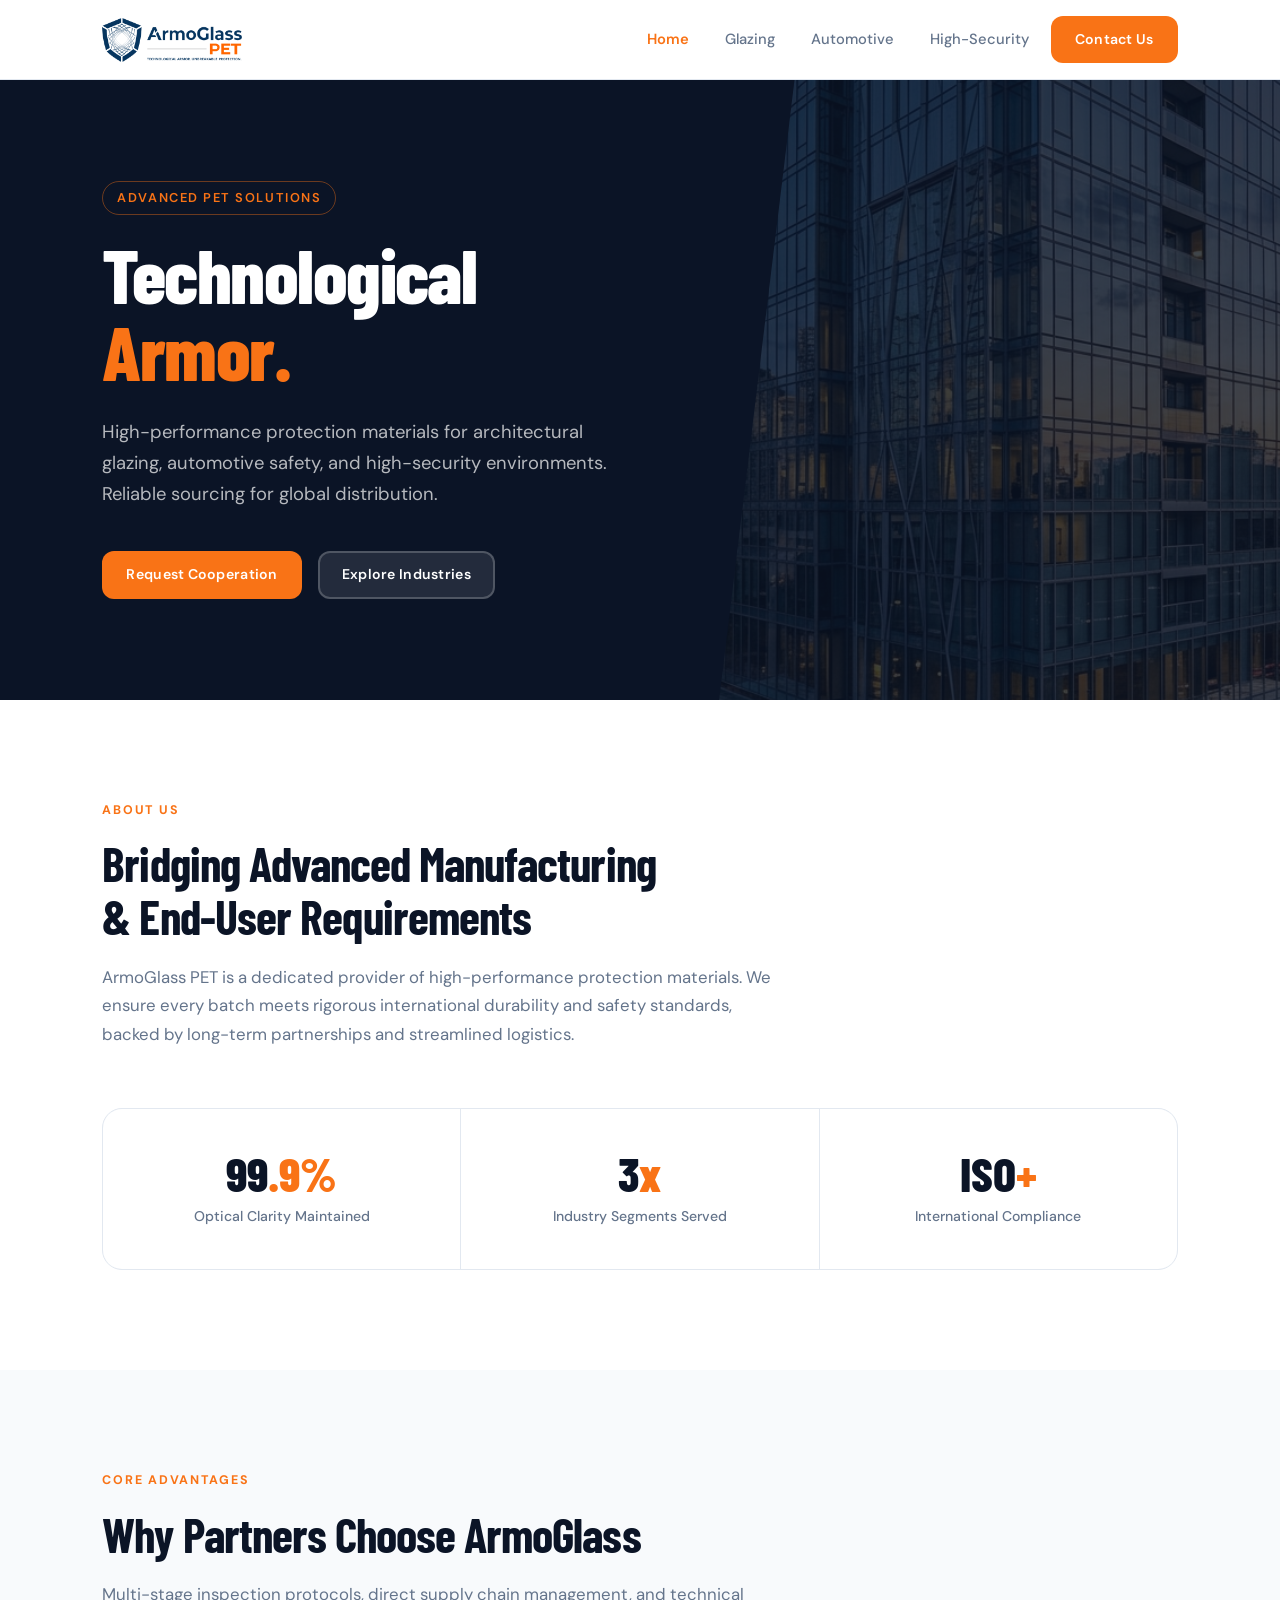
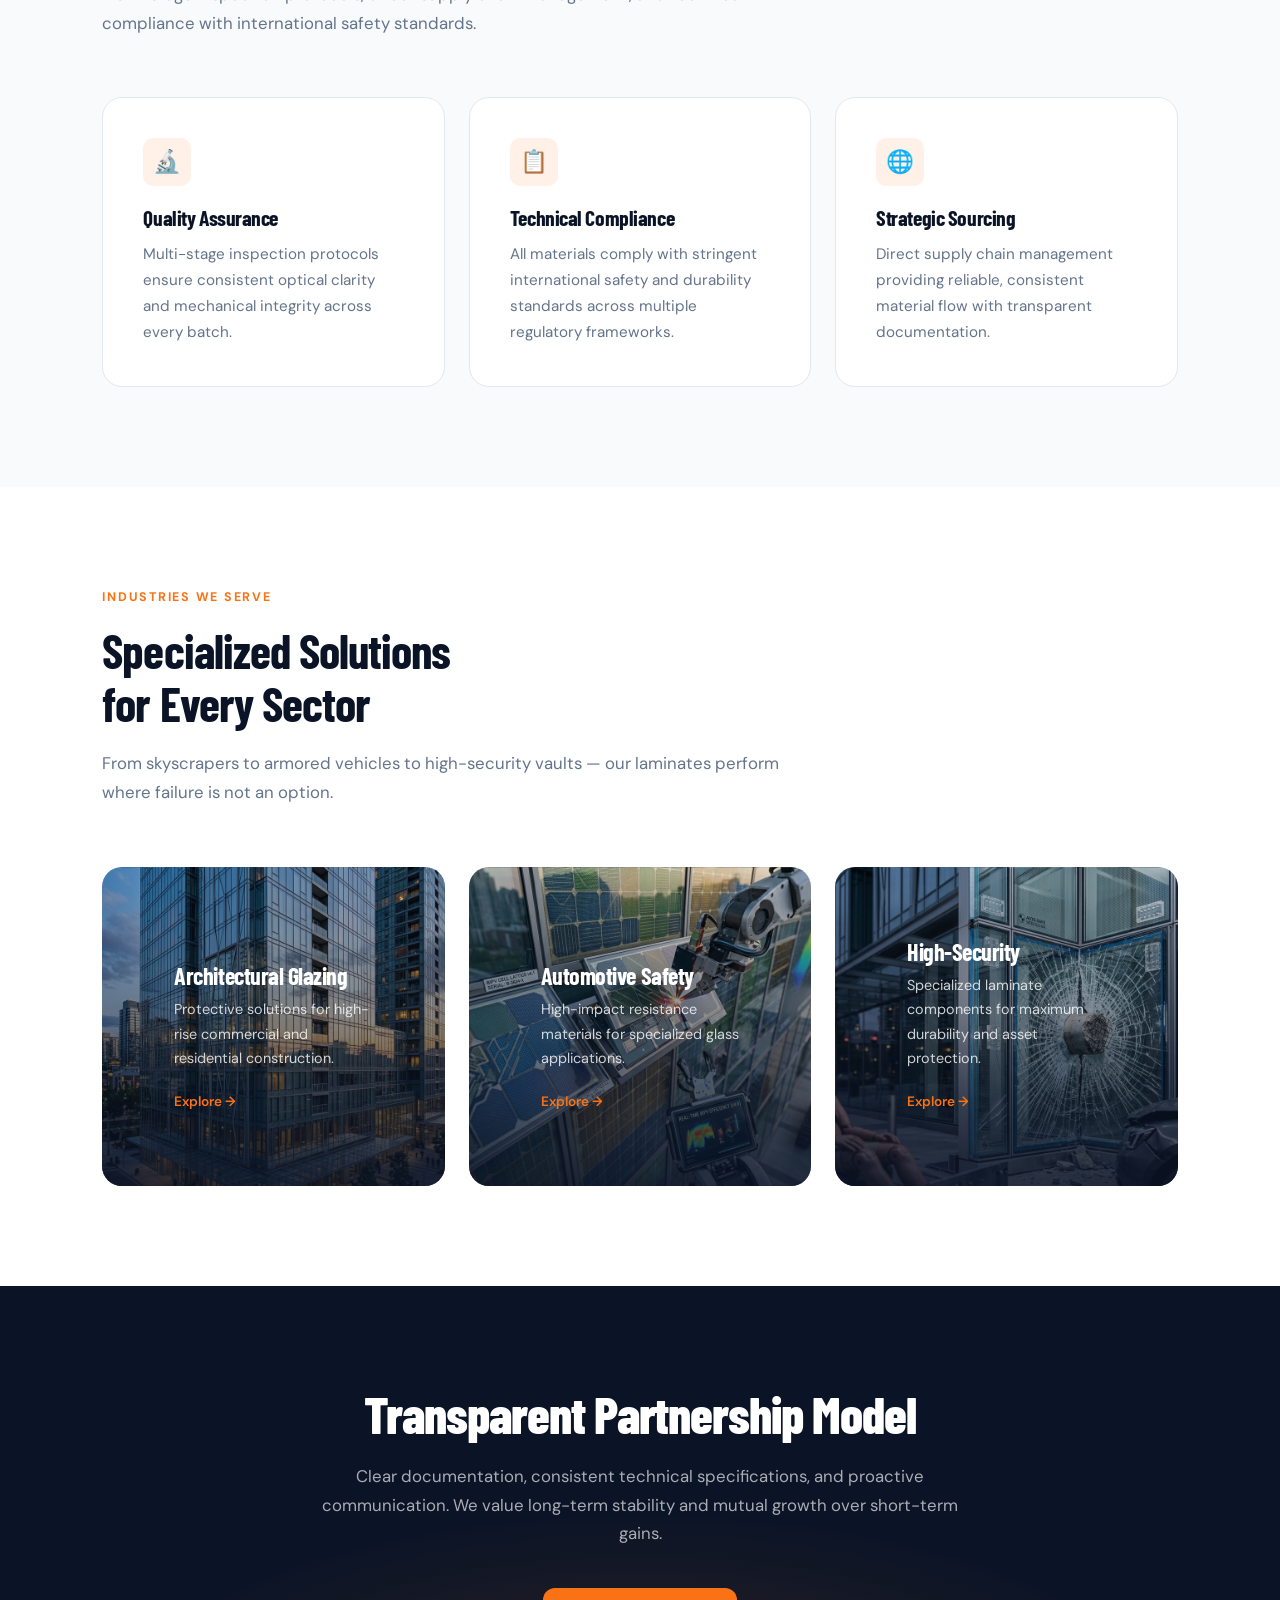
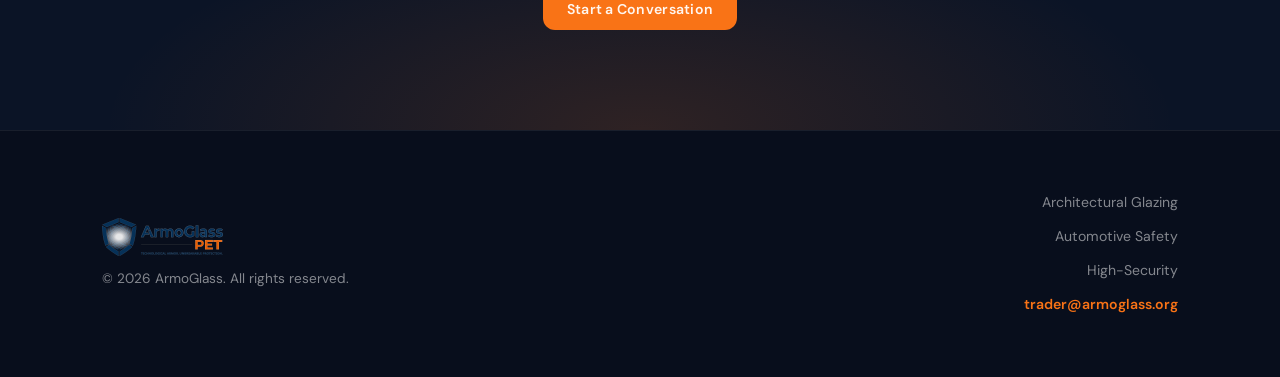
==== index.html @ 668ef2e0 "Add files via upload" ====
<!DOCTYPE html>
<html lang="en">
<head>
    <meta charset="UTF-8">
    <meta name="viewport" content="width=device-width, initial-scale=1.0">
    <title>ArmoGlass PET | Technological Armor & Protection Solutions</title>
    <link rel="stylesheet" href="style.css">
</head>
<body>
 
<header>
    <img src="logo.png" alt="ArmoGlass PET" class="logo">
    <nav>
        <a href="index.html" class="active">Home</a>
        <a href="glazing.html">Glazing</a>
        <a href="automotive.html">Automotive</a>
        <a href="security.html">High-Security</a>
        <a href="mailto:trader@armoglass.org" class="btn btn-accent">Contact Us</a>
    </nav>
</header>
 
<section class="home-hero">
    <div class="home-hero-content">
        <span class="hero-eyebrow">Advanced PET Solutions</span>
        <h1>Technological<span>Armor.</span></h1>
        <p>High-performance protection materials for architectural glazing, automotive safety, and high-security environments. Reliable sourcing for global distribution.</p>
        <div class="hero-cta-group">
            <a href="mailto:trader@armoglass.org" class="btn btn-accent">Request Cooperation</a>
            <a href="#industries" class="btn" style="background: rgba(255,255,255,0.1); border-color: rgba(255,255,255,0.2);">Explore Industries</a>
        </div>
    </div>
</section>
 
<section class="section">
    <span class="section-label">About Us</span>
    <h2>Bridging Advanced Manufacturing<br>& End-User Requirements</h2>
    <p class="section-lead">ArmoGlass PET is a dedicated provider of high-performance protection materials. We ensure every batch meets rigorous international durability and safety standards, backed by long-term partnerships and streamlined logistics.</p>
 
    <div class="stat-strip">
        <div class="stat-item">
            <div class="stat-number">99<span>.9%</span></div>
            <div class="stat-label">Optical Clarity Maintained</div>
        </div>
        <div class="stat-item">
            <div class="stat-number">3<span>x</span></div>
            <div class="stat-label">Industry Segments Served</div>
        </div>
        <div class="stat-item">
            <div class="stat-number">ISO<span>+</span></div>
            <div class="stat-label">International Compliance</div>
        </div>
    </div>
</section>
 
<section class="section section-alt">
    <span class="section-label">Core Advantages</span>
    <h2>Why Partners Choose ArmoGlass</h2>
    <p>Multi-stage inspection protocols, direct supply chain management, and technical compliance with international safety standards.</p>
    <div class="grid-3">
        <div class="card">
            <div class="card-icon">🔬</div>
            <h3>Quality Assurance</h3>
            <p>Multi-stage inspection protocols ensure consistent optical clarity and mechanical integrity across every batch.</p>
        </div>
        <div class="card">
            <div class="card-icon">📋</div>
            <h3>Technical Compliance</h3>
            <p>All materials comply with stringent international safety and durability standards across multiple regulatory frameworks.</p>
        </div>
        <div class="card">
            <div class="card-icon">🌐</div>
            <h3>Strategic Sourcing</h3>
            <p>Direct supply chain management providing reliable, consistent material flow with transparent documentation.</p>
        </div>
    </div>
</section>
 
<section id="industries" class="section">
    <span class="section-label">Industries We Serve</span>
    <h2>Specialized Solutions<br>for Every Sector</h2>
    <p>From skyscrapers to armored vehicles to high-security vaults — our laminates perform where failure is not an option.</p>
    <div class="grid-3">
        <a href="glazing.html" class="card card-industry">
            <div class="card-industry-bg" style="background-image: url('architectural-glass.jpg');"></div>
            <div class="card-industry-content">
                <h3>Architectural Glazing</h3>
                <p>Protective solutions for high-rise commercial and residential construction.</p>
                <span class="card-industry-arrow">Explore →</span>
            </div>
        </a>
        <a href="automotive.html" class="card card-industry">
            <div class="card-industry-bg" style="background-image: url('techno-glass.jpg');"></div>
            <div class="card-industry-content">
                <h3>Automotive Safety</h3>
                <p>High-impact resistance materials for specialized glass applications.</p>
                <span class="card-industry-arrow">Explore →</span>
            </div>
        </a>
        <a href="security.html" class="card card-industry">
            <div class="card-industry-bg" style="background-image: url('broke-glass.jpg');"></div>
            <div class="card-industry-content">
                <h3>High-Security</h3>
                <p>Specialized laminate components for maximum durability and asset protection.</p>
                <span class="card-industry-arrow">Explore →</span>
            </div>
        </a>
    </div>
</section>
 
<section class="cta-section">
    <h2>Transparent Partnership Model</h2>
    <p>Clear documentation, consistent technical specifications, and proactive communication. We value long-term stability and mutual growth over short-term gains.</p>
    <button class="btn btn-accent" onclick="openModal()">Start a Conversation</button>
</section>
 
<!-- Contact Modal -->
<div id="contactModal" class="modal-overlay" onclick="closeModalOutside(event)">
    <div class="modal">
        <button class="modal-close" onclick="closeModal()">✕</button>
        <div class="modal-header">
            <span class="hero-eyebrow" style="margin-bottom: 12px;">Get in Touch</span>
            <h2 style="font-size: 2rem; color: var(--dark-blue);">Start a Conversation</h2>
            <p style="color: var(--text-muted); margin-top: 8px;">Fill in your details and our trade department will respond within 24 hours.</p>
        </div>
        <form class="modal-form" onsubmit="submitForm(event)">
            <div class="form-row">
                <div class="form-group">
                    <label>Full Name</label>
                    <input type="text" placeholder="John Smith" required>
                </div>
                <div class="form-group">
                    <label>Company</label>
                    <input type="text" placeholder="Your Company Ltd.">
                </div>
            </div>
            <div class="form-group">
                <label>Email Address</label>
                <input type="email" placeholder="john@company.com" required>
            </div>
            <div class="form-group">
                <label>Industry</label>
                <select>
                    <option value="" disabled selected>Select your sector</option>
                    <option>Architectural Glazing</option>
                    <option>Automotive Safety</option>
                    <option>High-Security Environments</option>
                    <option>Other</option>
                </select>
            </div>
            <div class="form-group">
                <label>Message</label>
                <textarea placeholder="Describe your requirements or request a technical consultation..." rows="4"></textarea>
            </div>
            <button type="submit" class="btn btn-accent" style="width: 100%; justify-content: center; padding: 14px;">
                Send Message →
            </button>
        </form>
        <div class="modal-success" id="modalSuccess">
            <div class="success-icon">✓</div>
            <h3>Message Sent</h3>
            <p>Thank you. Our trade department will contact you within 24 hours.</p>
            <a href="mailto:trader@armoglass.org" style="color: var(--accent); font-size: 0.9rem;">Or write directly: trader@armoglass.org</a>
        </div>
    </div>
</div>
 
<style>
.modal-overlay {
    position: fixed;
    inset: 0;
    background: rgba(8,14,28,0.75);
    backdrop-filter: blur(6px);
    z-index: 1000;
    display: flex;
    align-items: center;
    justify-content: center;
    padding: 20px;
    opacity: 0;
    pointer-events: none;
    transition: opacity 0.3s ease;
}
.modal-overlay.open {
    opacity: 1;
    pointer-events: all;
}
.modal {
    background: #fff;
    border-radius: 20px;
    padding: 48px;
    max-width: 600px;
    width: 100%;
    position: relative;
    transform: translateY(24px) scale(0.97);
    transition: transform 0.35s cubic-bezier(0.34,1.56,0.64,1);
    max-height: 90vh;
    overflow-y: auto;
}
.modal-overlay.open .modal {
    transform: translateY(0) scale(1);
}
.modal-close {
    position: absolute;
    top: 20px; right: 20px;
    background: var(--bg-subtle);
    border: none;
    width: 36px; height: 36px;
    border-radius: 50%;
    font-size: 0.9rem;
    cursor: pointer;
    color: var(--text-muted);
    transition: background 0.2s, color 0.2s;
}
.modal-close:hover { background: var(--border); color: var(--text); }
.modal-header { margin-bottom: 32px; }
.modal-form { display: flex; flex-direction: column; gap: 20px; }
.form-row { display: grid; grid-template-columns: 1fr 1fr; gap: 16px; }
.form-group { display: flex; flex-direction: column; gap: 6px; }
.form-group label {
    font-size: 0.82rem;
    font-weight: 600;
    letter-spacing: 0.05em;
    text-transform: uppercase;
    color: var(--text-muted);
}
.form-group input,
.form-group select,
.form-group textarea {
    padding: 12px 16px;
    border: 1.5px solid var(--border);
    border-radius: 10px;
    font-family: var(--font-body);
    font-size: 0.95rem;
    color: var(--text);
    background: var(--bg);
    outline: none;
    transition: border-color 0.2s;
    resize: none;
}
.form-group input:focus,
.form-group select:focus,
.form-group textarea:focus {
    border-color: var(--accent);
}
.modal-success {
    display: none;
    flex-direction: column;
    align-items: center;
    text-align: center;
    padding: 40px 0 20px;
    gap: 12px;
}
.modal-success.visible { display: flex; }
.success-icon {
    width: 60px; height: 60px;
    background: #dcfce7;
    color: #16a34a;
    border-radius: 50%;
    display: flex; align-items: center; justify-content: center;
    font-size: 1.6rem;
    font-weight: 700;
    margin-bottom: 8px;
}
.modal-success h3 { font-size: 1.6rem; color: var(--dark-blue); }
.modal-success p { color: var(--text-muted); }
@media (max-width: 600px) {
    .modal { padding: 28px 20px; }
    .form-row { grid-template-columns: 1fr; }
}
</style>
 
<script>
function openModal() {
    document.getElementById('contactModal').classList.add('open');
    document.body.style.overflow = 'hidden';
}
function closeModal() {
    document.getElementById('contactModal').classList.remove('open');
    document.body.style.overflow = '';
}
function closeModalOutside(e) {
    if (e.target === document.getElementById('contactModal')) closeModal();
}
function submitForm(e) {
    e.preventDefault();
    const form = e.target;
    const data = new FormData(form);
    // Build mailto with form data
    const name = form.querySelector('input[type=text]').value;
    const email = form.querySelector('input[type=email]').value;
    const msg = form.querySelector('textarea').value;
    window.location.href = `mailto:trader@armoglass.org?subject=Partnership Inquiry from ${encodeURIComponent(name)}&body=${encodeURIComponent(msg + '\n\nFrom: ' + name + '\nEmail: ' + email)}`;
    form.style.display = 'none';
    document.getElementById('modalSuccess').classList.add('visible');
}
document.addEventListener('keydown', e => { if (e.key === 'Escape') closeModal(); });
</script>
 
<footer>
    <div class="footer-brand">
        <img src="logo.png" alt="ArmoGlass PET">
        <p>&copy; 2026 ArmoGlass. All rights reserved.</p>
    </div>
    <div class="footer-links">
        <a href="glazing.html">Architectural Glazing</a>
        <a href="automotive.html">Automotive Safety</a>
        <a href="security.html">High-Security</a>
        <a href="mailto:trader@armoglass.org" class="footer-email">trader@armoglass.org</a>
    </div>
</footer>
 
</body>
</html>
---- style.css ----
/* ============================================
   ArmoGlass PET — Unified Design System
   ============================================ */

@import url('https://fonts.googleapis.com/css2?family=Barlow+Condensed:wght@400;600;700;800&family=DM+Sans:wght@300;400;500;600&display=swap');

/* ── CSS Variables ── */
:root {
    --dark-blue:    #0b1426;
    --mid-blue:     #1a2d4f;
    --accent:       #f97316;
    --accent-dim:   #c45d0e;
    --text:         #1e293b;
    --text-muted:   #64748b;
    --bg:           #ffffff;
    --bg-subtle:    #f8fafc;
    --border:       #e2e8f0;
    --font-display: 'Barlow Condensed', sans-serif;
    --font-body:    'DM Sans', sans-serif;
    --radius:       12px;
    --radius-lg:    20px;
    --shadow:       0 4px 20px rgba(0,0,0,0.08);
    --shadow-lg:    0 20px 40px rgba(0,0,0,0.14);
    --transition:   0.3s cubic-bezier(0.4, 0, 0.2, 1);
}

/* ── Reset & Base ── */
*, *::before, *::after { box-sizing: border-box; margin: 0; padding: 0; }

html { scroll-behavior: smooth; }

body {
    font-family: var(--font-body);
    color: var(--text);
    line-height: 1.7;
    background: var(--bg);
    -webkit-font-smoothing: antialiased;
}

h1, h2, h3, h4 {
    font-family: var(--font-display);
    letter-spacing: -0.02em;
    line-height: 1.1;
}

a { color: inherit; text-decoration: none; }
img { max-width: 100%; display: block; }

/* ── Header ── */
header {
    padding: 0 8%;
    height: 80px;
    display: flex;
    justify-content: space-between;
    align-items: center;
    position: sticky;
    top: 0;
    z-index: 100;
    background: rgba(255,255,255,0.95);
    backdrop-filter: blur(12px);
    border-bottom: 1px solid var(--border);
}

.logo { height: 44px; }

nav {
    display: flex;
    align-items: center;
    gap: 8px;
}

nav a {
    font-family: var(--font-body);
    font-weight: 500;
    font-size: 0.92rem;
    color: var(--text-muted);
    padding: 8px 14px;
    border-radius: var(--radius);
    transition: color var(--transition), background var(--transition);
}

nav a:hover {
    color: var(--text);
    background: var(--bg-subtle);
}

nav a.active {
    color: var(--accent);
    font-weight: 600;
}

.btn {
    display: inline-flex;
    align-items: center;
    gap: 8px;
    padding: 10px 22px;
    background: var(--dark-blue);
    color: #fff !important;
    font-family: var(--font-body);
    font-weight: 600;
    font-size: 0.88rem;
    border-radius: var(--radius);
    border: 2px solid transparent;
    transition: background var(--transition), transform var(--transition), box-shadow var(--transition);
    cursor: pointer;
    text-decoration: none;
    letter-spacing: 0.02em;
}

.btn:hover {
    background: var(--mid-blue);
    transform: translateY(-1px);
    box-shadow: 0 8px 20px rgba(11,20,38,0.25);
}

.btn-accent {
    background: var(--accent);
}
.btn-accent:hover {
    background: var(--accent-dim);
}

/* ── Hero (dark, full-bleed) ── */
.page-hero {
    position: relative;
    padding: 130px 8% 100px;
    overflow: hidden;
    color: #fff;
    min-height: 500px;
    display: flex;
    flex-direction: column;
    justify-content: flex-end;
}

.page-hero::before {
    content: '';
    position: absolute;
    inset: 0;
    background: linear-gradient(135deg, rgba(11,20,38,0.97) 0%, rgba(26,45,79,0.88) 60%, rgba(249,115,22,0.15) 100%);
    z-index: 1;
}

.page-hero-bg {
    position: absolute;
    inset: 0;
    background-size: cover;
    background-position: center;
    z-index: 0;
    filter: saturate(1.2);
}

.page-hero-content {
    position: relative;
    z-index: 2;
    max-width: 760px;
}

.hero-eyebrow {
    display: inline-block;
    font-family: var(--font-body);
    font-size: 0.8rem;
    font-weight: 600;
    letter-spacing: 0.12em;
    text-transform: uppercase;
    color: var(--accent);
    margin-bottom: 20px;
    border: 1px solid rgba(249,115,22,0.4);
    padding: 5px 14px;
    border-radius: 100px;
}

.page-hero h1 {
    font-size: clamp(3rem, 6vw, 5.5rem);
    font-weight: 800;
    color: #fff;
    margin-bottom: 24px;
    line-height: 1;
}

.page-hero p {
    font-size: 1.15rem;
    color: rgba(255,255,255,0.75);
    max-width: 580px;
    line-height: 1.7;
}

/* ── Home Hero ── */
.home-hero {
    padding: 100px 8%;
    background: var(--dark-blue);
    position: relative;
    overflow: hidden;
    min-height: 620px;
    display: flex;
    align-items: center;
}

.home-hero::after {
    content: '';
    position: absolute;
    right: -10%;
    top: -20%;
    width: 55%;
    height: 140%;
    background: url('architectural-glass.jpg') center/cover;
    clip-path: polygon(15% 0%, 100% 0%, 100% 100%, 0% 100%);
    opacity: 0.22;
}

.home-hero-content {
    position: relative;
    z-index: 2;
    max-width: 640px;
    color: #fff;
}

.home-hero h1 {
    font-size: clamp(3.2rem, 6vw, 5.8rem);
    font-weight: 800;
    color: #fff;
    margin-bottom: 28px;
    line-height: 1;
}

.home-hero h1 span {
    color: var(--accent);
    display: block;
}

.home-hero p {
    font-size: 1.15rem;
    color: rgba(255,255,255,0.7);
    margin-bottom: 40px;
    max-width: 520px;
}

.hero-cta-group {
    display: flex;
    gap: 16px;
    flex-wrap: wrap;
}

/* ── Sections ── */
.section {
    padding: 100px 8%;
}

.section-alt {
    background: var(--bg-subtle);
}

.section-dark {
    background: var(--dark-blue);
    color: #fff;
}

.section-label {
    font-family: var(--font-body);
    font-size: 0.78rem;
    font-weight: 700;
    letter-spacing: 0.14em;
    text-transform: uppercase;
    color: var(--accent);
    margin-bottom: 16px;
    display: block;
}

.section h2 {
    font-size: clamp(2rem, 4vw, 3rem);
    font-weight: 700;
    color: var(--dark-blue);
    margin-bottom: 20px;
}

.section-dark h2 { color: #fff; }

.section > p, .section-lead {
    font-size: 1.05rem;
    color: var(--text-muted);
    max-width: 680px;
    margin-bottom: 60px;
}

/* ── Grid Layouts ── */
.grid-3 {
    display: grid;
    grid-template-columns: repeat(3, 1fr);
    gap: 24px;
}

.grid-2 {
    display: grid;
    grid-template-columns: 1fr 1fr;
    gap: 40px;
}

/* ── Cards ── */
.card {
    padding: 40px;
    border: 1px solid var(--border);
    border-radius: var(--radius-lg);
    background: var(--bg);
    transition: transform var(--transition), box-shadow var(--transition), border-color var(--transition);
}

.card:hover {
    transform: translateY(-6px);
    box-shadow: var(--shadow-lg);
    border-color: var(--accent);
}

.card-icon {
    width: 48px;
    height: 48px;
    background: rgba(249,115,22,0.1);
    border-radius: 10px;
    display: flex;
    align-items: center;
    justify-content: center;
    margin-bottom: 20px;
    font-size: 1.4rem;
}

.card h3 {
    font-size: 1.35rem;
    font-weight: 700;
    margin-bottom: 12px;
    color: var(--dark-blue);
}

.card h4 {
    font-size: 1.15rem;
    font-weight: 700;
    margin-bottom: 10px;
    color: var(--dark-blue);
}

.card p {
    font-size: 0.95rem;
    color: var(--text-muted);
    line-height: 1.7;
}

/* Image cards for industry grid */
.card-industry {
    position: relative;
    min-height: 280px;
    border-radius: var(--radius-lg);
    overflow: hidden;
    display: flex;
    flex-direction: column;
    justify-content: flex-end;
    border: none;
    cursor: pointer;
}

.card-industry::before {
    content: '';
    position: absolute;
    inset: 0;
    background: linear-gradient(180deg, rgba(11,20,38,0.1) 0%, rgba(11,20,38,0.85) 100%);
    z-index: 1;
    transition: opacity var(--transition);
}

.card-industry:hover::before {
    opacity: 0.7;
}

.card-industry-bg {
    position: absolute;
    inset: 0;
    background-size: cover;
    background-position: center;
    transition: transform 0.6s ease;
}

.card-industry:hover .card-industry-bg {
    transform: scale(1.05);
}

.card-industry-content {
    position: relative;
    z-index: 2;
    padding: 32px;
    color: #fff;
}

.card-industry-content h3 {
    font-size: 1.5rem;
    font-weight: 700;
    margin-bottom: 8px;
    color: #fff;
}

.card-industry-content p {
    font-size: 0.9rem;
    color: rgba(255,255,255,0.8);
    margin-bottom: 16px;
}

.card-industry-arrow {
    display: inline-flex;
    align-items: center;
    gap: 6px;
    font-size: 0.85rem;
    font-weight: 600;
    color: var(--accent);
    transition: gap var(--transition);
}

.card-industry:hover .card-industry-arrow {
    gap: 12px;
}

/* ── Tech Box (bordered left) ── */
.tech-box {
    padding: 32px;
    border-left: 4px solid var(--accent);
    background: var(--bg-subtle);
    border-radius: 0 var(--radius) var(--radius) 0;
    transition: background var(--transition);
}

.tech-box:hover {
    background: #fff;
    box-shadow: var(--shadow);
}

.tech-box h3 {
    font-size: 1.3rem;
    margin-bottom: 12px;
    color: var(--dark-blue);
}

.tech-box p {
    color: var(--text-muted);
    font-size: 0.95rem;
}

/* ── Bullet list ── */
.bullet-list {
    list-style: none;
    padding: 0;
    display: flex;
    flex-direction: column;
    gap: 20px;
}

.bullet-list li {
    padding-left: 22px;
    border-left: 3px solid var(--accent);
    font-size: 0.95rem;
    color: var(--text-muted);
    line-height: 1.6;
}

.bullet-list li strong {
    display: block;
    font-weight: 600;
    color: var(--dark-blue);
    margin-bottom: 4px;
    font-size: 1rem;
}

/* ── Stat strip ── */
.stat-strip {
    display: grid;
    grid-template-columns: repeat(3, 1fr);
    gap: 1px;
    background: var(--border);
    border: 1px solid var(--border);
    border-radius: var(--radius-lg);
    overflow: hidden;
    margin-top: 60px;
}

.stat-item {
    background: var(--bg);
    padding: 40px 32px;
    text-align: center;
}

.stat-number {
    font-family: var(--font-display);
    font-size: 3rem;
    font-weight: 800;
    color: var(--dark-blue);
    line-height: 1;
    margin-bottom: 8px;
}

.stat-number span {
    color: var(--accent);
}

.stat-label {
    font-size: 0.88rem;
    color: var(--text-muted);
    font-weight: 500;
}

/* ── Philosophy / CTA dark section ── */
.cta-section {
    padding: 100px 8%;
    background: var(--dark-blue);
    position: relative;
    overflow: hidden;
    text-align: center;
}

.cta-section::before {
    content: '';
    position: absolute;
    inset: 0;
    background: radial-gradient(ellipse 60% 70% at 50% 100%, rgba(249,115,22,0.15) 0%, transparent 70%);
}

.cta-section h2 {
    font-size: clamp(2.2rem, 4vw, 3.5rem);
    font-weight: 800;
    color: #fff;
    margin-bottom: 20px;
    position: relative;
}

.cta-section p {
    font-size: 1.05rem;
    color: rgba(255,255,255,0.65);
    max-width: 640px;
    margin: 0 auto 40px;
    position: relative;
}

/* ── Footer ── */
footer {
    background: #080e1c;
    color: rgba(255,255,255,0.5);
    padding: 60px 8%;
    display: grid;
    grid-template-columns: 1fr auto;
    align-items: center;
    gap: 40px;
    border-top: 1px solid rgba(255,255,255,0.07);
}

.footer-brand img { height: 38px; opacity: 0.9; margin-bottom: 12px; }
.footer-brand p { font-size: 0.85rem; line-height: 1.6; }

.footer-links {
    display: flex;
    flex-direction: column;
    align-items: flex-end;
    gap: 10px;
}

.footer-links a {
    font-size: 0.88rem;
    color: rgba(255,255,255,0.5);
    transition: color var(--transition);
}

.footer-links a:hover { color: var(--accent); }

.footer-email {
    color: var(--accent) !important;
    font-weight: 600;
}

/* ── Responsive ── */
@media (max-width: 1024px) {
    .grid-3 { grid-template-columns: 1fr 1fr; }
    .stat-strip { grid-template-columns: 1fr 1fr 1fr; }
}

@media (max-width: 768px) {
    header { padding: 0 5%; }
    .logo { height: 36px; }

    nav a:not(.btn) { display: none; }

    .home-hero, .page-hero, .section, .cta-section { padding-left: 5%; padding-right: 5%; }
    .home-hero { padding-top: 80px; padding-bottom: 80px; min-height: auto; }
    .home-hero::after { display: none; }

    .page-hero { padding-top: 80px; }

    .grid-3, .grid-2 { grid-template-columns: 1fr; }
    .stat-strip { grid-template-columns: 1fr; }

    footer { grid-template-columns: 1fr; }
    .footer-links { align-items: flex-start; }

    .hero-cta-group { flex-direction: column; }
    .btn { width: fit-content; }
}
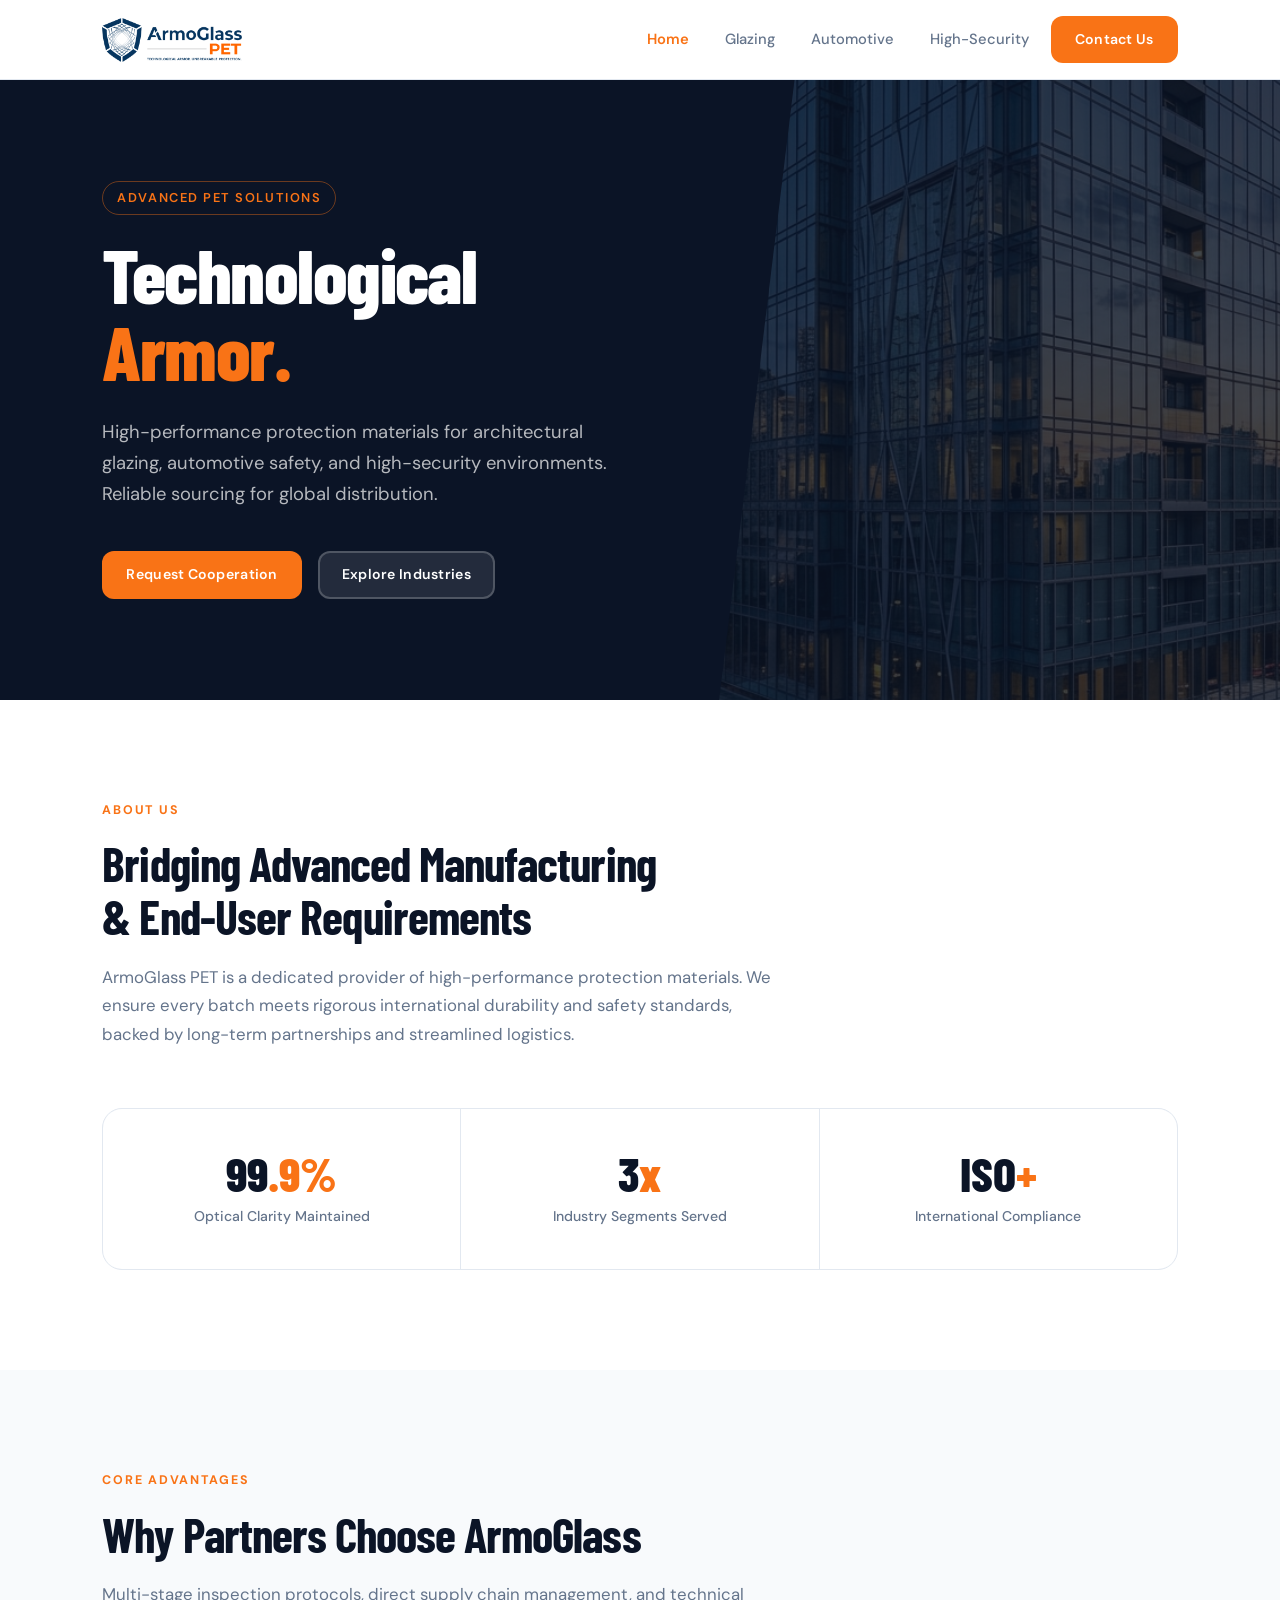
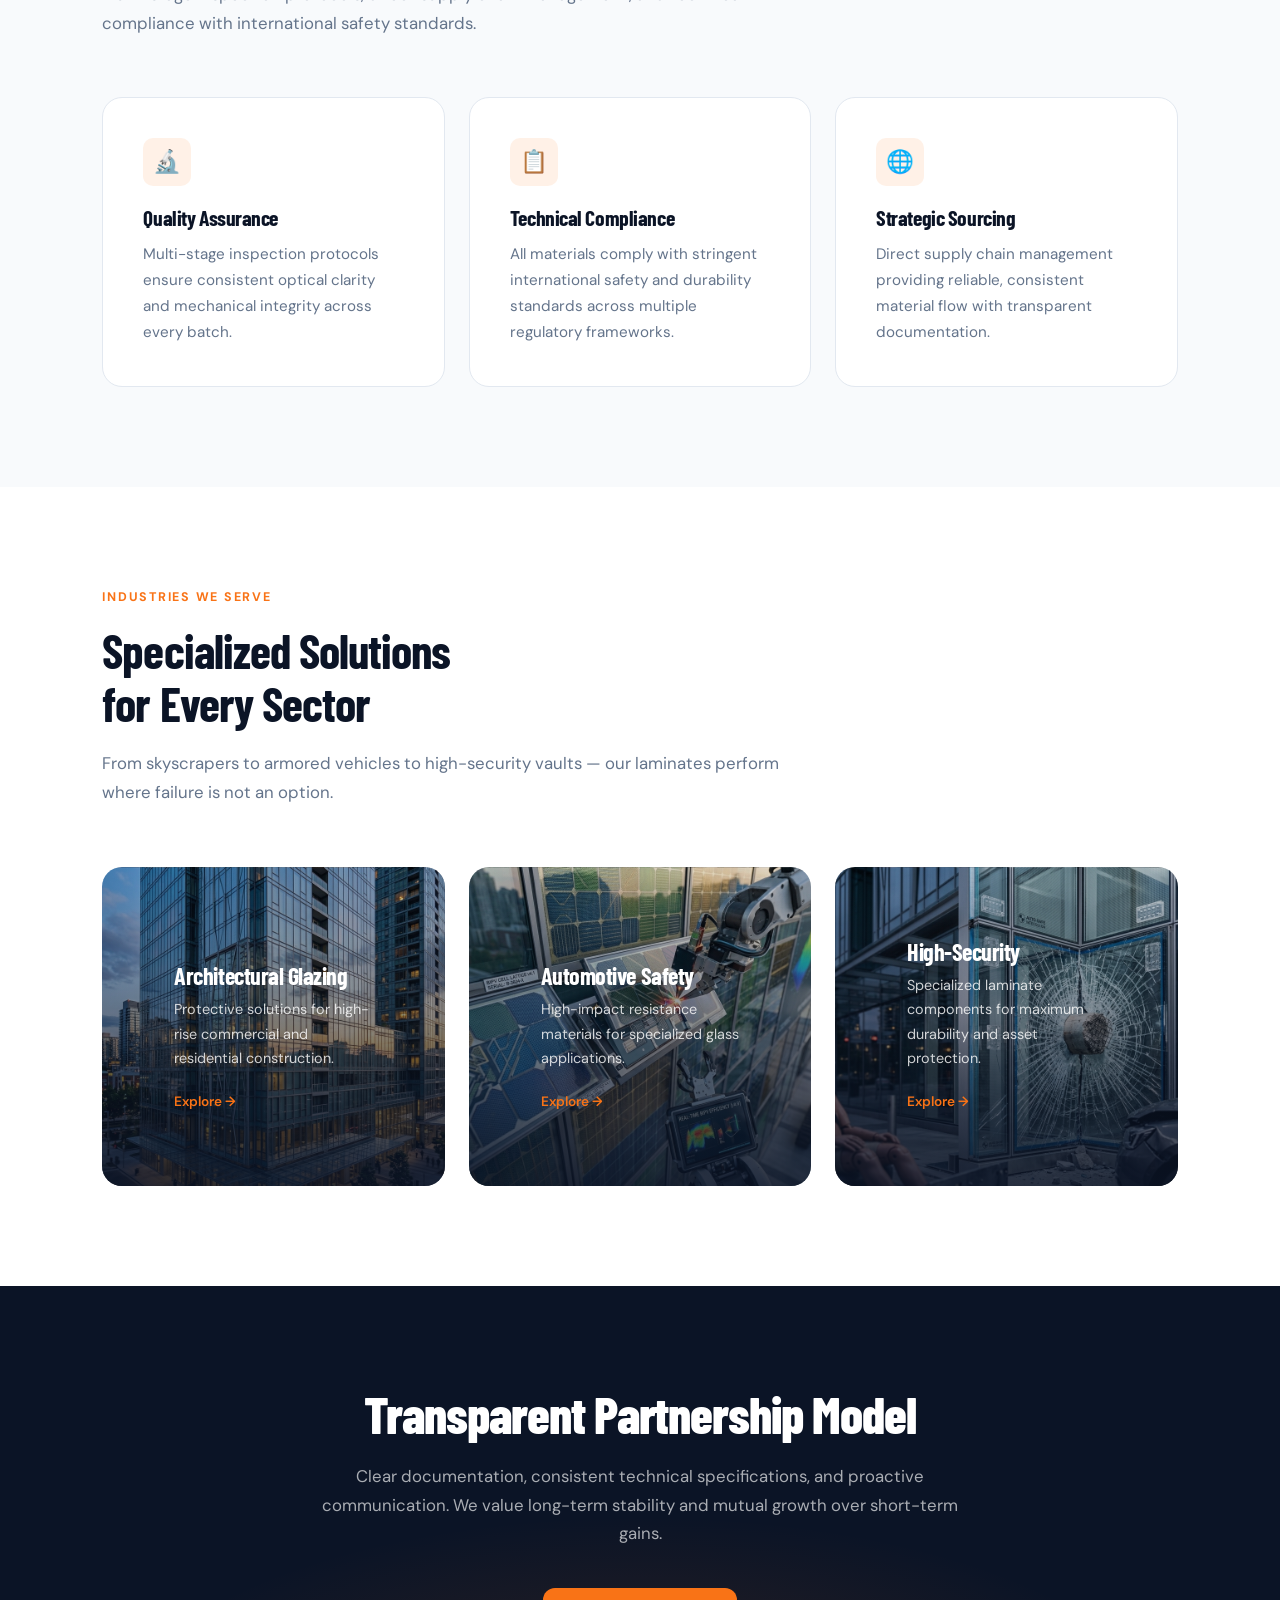
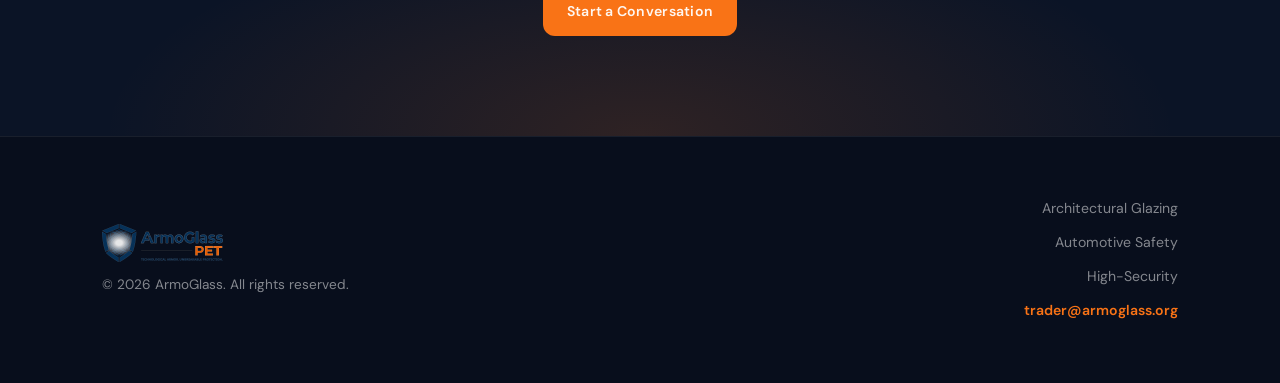
==== commit 63d2c28d: "Add files via upload" ====
--- a/index.html
+++ b/index.html
@@ -4,10 +4,135 @@
     <meta charset="UTF-8">
     <meta name="viewport" content="width=device-width, initial-scale=1.0">
     <title>ArmoGlass PET | Technological Armor & Protection Solutions</title>
-    <link rel="stylesheet" href="style.css">
+    <link rel="preconnect" href="https://fonts.googleapis.com">
+    <link href="https://fonts.googleapis.com/css2?family=Barlow+Condensed:wght@400;600;700;800&family=DM+Sans:wght@300;400;500;600&display=swap" rel="stylesheet">
+    <style>
+        :root {
+            --dark-blue: #0b1426;
+            --mid-blue: #1a2d4f;
+            --accent: #f97316;
+            --accent-dim: #c45d0e;
+            --text: #1e293b;
+            --text-muted: #64748b;
+            --bg: #ffffff;
+            --bg-subtle: #f8fafc;
+            --border: #e2e8f0;
+            --font-display: 'Barlow Condensed', sans-serif;
+            --font-body: 'DM Sans', sans-serif;
+            --radius: 12px;
+            --radius-lg: 20px;
+            --shadow-lg: 0 20px 40px rgba(0,0,0,0.14);
+            --transition: 0.3s cubic-bezier(0.4,0,0.2,1);
+        }
+        *, *::before, *::after { box-sizing: border-box; margin: 0; padding: 0; }
+        html { scroll-behavior: smooth; }
+        body { font-family: var(--font-body); color: var(--text); line-height: 1.7; background: var(--bg); -webkit-font-smoothing: antialiased; }
+        h1,h2,h3,h4 { font-family: var(--font-display); letter-spacing: -0.02em; line-height: 1.1; }
+        a { color: inherit; text-decoration: none; }
+        img { max-width: 100%; display: block; }
+
+        /* Header */
+        header { padding: 0 8%; height: 80px; display: flex; justify-content: space-between; align-items: center; position: sticky; top: 0; z-index: 100; background: rgba(255,255,255,0.95); backdrop-filter: blur(12px); border-bottom: 1px solid var(--border); }
+        .logo { height: 44px; }
+        nav { display: flex; align-items: center; gap: 8px; }
+        nav a { font-family: var(--font-body); font-weight: 500; font-size: 0.92rem; color: var(--text-muted); padding: 8px 14px; border-radius: var(--radius); transition: color var(--transition), background var(--transition); }
+        nav a:hover { color: var(--text); background: var(--bg-subtle); }
+        nav a.active { color: var(--accent); font-weight: 600; }
+        .btn { display: inline-flex; align-items: center; gap: 8px; padding: 10px 22px; background: var(--dark-blue); color: #fff !important; font-family: var(--font-body); font-weight: 600; font-size: 0.88rem; border-radius: var(--radius); border: 2px solid transparent; transition: background var(--transition), transform var(--transition), box-shadow var(--transition); cursor: pointer; text-decoration: none; letter-spacing: 0.02em; }
+        .btn:hover { background: var(--mid-blue); transform: translateY(-1px); box-shadow: 0 8px 20px rgba(11,20,38,0.25); }
+        .btn-accent { background: var(--accent); }
+        .btn-accent:hover { background: var(--accent-dim); }
+
+        /* Hero */
+        .home-hero { padding: 100px 8%; background: var(--dark-blue); position: relative; overflow: hidden; min-height: 620px; display: flex; align-items: center; }
+        .home-hero::after { content: ''; position: absolute; right: -10%; top: -20%; width: 55%; height: 140%; background: url('architectural-glass.jpg') center/cover; clip-path: polygon(15% 0%, 100% 0%, 100% 100%, 0% 100%); opacity: 0.22; }
+        .home-hero-content { position: relative; z-index: 2; max-width: 640px; color: #fff; }
+        .home-hero h1 { font-size: clamp(3.2rem, 6vw, 5.8rem); font-weight: 800; color: #fff; margin-bottom: 28px; line-height: 1; }
+        .home-hero h1 span { color: var(--accent); display: block; }
+        .home-hero p { font-size: 1.15rem; color: rgba(255,255,255,0.7); margin-bottom: 40px; max-width: 520px; }
+        .hero-eyebrow { display: inline-block; font-family: var(--font-body); font-size: 0.8rem; font-weight: 600; letter-spacing: 0.12em; text-transform: uppercase; color: var(--accent); margin-bottom: 20px; border: 1px solid rgba(249,115,22,0.4); padding: 5px 14px; border-radius: 100px; }
+        .hero-cta-group { display: flex; gap: 16px; flex-wrap: wrap; }
+
+        /* Sections */
+        .section { padding: 100px 8%; }
+        .section-alt { background: var(--bg-subtle); }
+        .section-label { font-family: var(--font-body); font-size: 0.78rem; font-weight: 700; letter-spacing: 0.14em; text-transform: uppercase; color: var(--accent); margin-bottom: 16px; display: block; }
+        .section h2 { font-size: clamp(2rem, 4vw, 3rem); font-weight: 700; color: var(--dark-blue); margin-bottom: 20px; }
+        .section > p, .section-lead { font-size: 1.05rem; color: var(--text-muted); max-width: 680px; margin-bottom: 60px; }
+
+        /* Grid */
+        .grid-3 { display: grid; grid-template-columns: repeat(3, 1fr); gap: 24px; }
+        .grid-2 { display: grid; grid-template-columns: 1fr 1fr; gap: 40px; }
+
+        /* Cards */
+        .card { padding: 40px; border: 1px solid var(--border); border-radius: var(--radius-lg); background: var(--bg); transition: transform var(--transition), box-shadow var(--transition), border-color var(--transition); }
+        .card:hover { transform: translateY(-6px); box-shadow: var(--shadow-lg); border-color: var(--accent); }
+        .card-icon { width: 48px; height: 48px; background: rgba(249,115,22,0.1); border-radius: 10px; display: flex; align-items: center; justify-content: center; margin-bottom: 20px; font-size: 1.4rem; }
+        .card h3 { font-size: 1.35rem; font-weight: 700; margin-bottom: 12px; color: var(--dark-blue); }
+        .card p { font-size: 0.95rem; color: var(--text-muted); line-height: 1.7; }
+
+        /* Industry cards */
+        .card-industry { position: relative; min-height: 280px; border-radius: var(--radius-lg); overflow: hidden; display: flex; flex-direction: column; justify-content: flex-end; border: none; cursor: pointer; }
+        .card-industry::before { content: ''; position: absolute; inset: 0; background: linear-gradient(180deg, rgba(11,20,38,0.1) 0%, rgba(11,20,38,0.85) 100%); z-index: 1; transition: opacity var(--transition); }
+        .card-industry:hover::before { opacity: 0.7; }
+        .card-industry-bg { position: absolute; inset: 0; background-size: cover; background-position: center; transition: transform 0.6s ease; }
+        .card-industry:hover .card-industry-bg { transform: scale(1.05); }
+        .card-industry-content { position: relative; z-index: 2; padding: 32px; color: #fff; }
+        .card-industry-content h3 { font-size: 1.5rem; font-weight: 700; margin-bottom: 8px; color: #fff; }
+        .card-industry-content p { font-size: 0.9rem; color: rgba(255,255,255,0.8); margin-bottom: 16px; }
+        .card-industry-arrow { display: inline-flex; align-items: center; gap: 6px; font-size: 0.85rem; font-weight: 600; color: var(--accent); transition: gap var(--transition); }
+        .card-industry:hover .card-industry-arrow { gap: 12px; }
+
+        /* Stats */
+        .stat-strip { display: grid; grid-template-columns: repeat(3, 1fr); gap: 1px; background: var(--border); border: 1px solid var(--border); border-radius: var(--radius-lg); overflow: hidden; margin-top: 60px; }
+        .stat-item { background: var(--bg); padding: 40px 32px; text-align: center; }
+        .stat-number { font-family: var(--font-display); font-size: 3rem; font-weight: 800; color: var(--dark-blue); line-height: 1; margin-bottom: 8px; }
+        .stat-number span { color: var(--accent); }
+        .stat-label { font-size: 0.88rem; color: var(--text-muted); font-weight: 500; }
+
+        /* CTA dark section */
+        .cta-section { padding: 100px 8%; background: var(--dark-blue); position: relative; overflow: hidden; text-align: center; }
+        .cta-section::before { content: ''; position: absolute; inset: 0; background: radial-gradient(ellipse 60% 70% at 50% 100%, rgba(249,115,22,0.15) 0%, transparent 70%); pointer-events: none; }
+        .cta-section h2 { font-size: clamp(2.2rem, 4vw, 3.5rem); font-weight: 800; color: #fff; margin-bottom: 20px; position: relative; }
+        .cta-section p { font-size: 1.05rem; color: rgba(255,255,255,0.65); max-width: 640px; margin: 0 auto 40px; position: relative; }
+
+        /* Footer */
+        footer { background: #080e1c; color: rgba(255,255,255,0.5); padding: 60px 8%; display: grid; grid-template-columns: 1fr auto; align-items: center; gap: 40px; border-top: 1px solid rgba(255,255,255,0.07); }
+        .footer-brand img { height: 38px; opacity: 0.9; margin-bottom: 12px; }
+        .footer-brand p { font-size: 0.85rem; line-height: 1.6; }
+        .footer-links { display: flex; flex-direction: column; align-items: flex-end; gap: 10px; }
+        .footer-links a { font-size: 0.88rem; color: rgba(255,255,255,0.5); transition: color var(--transition); }
+        .footer-links a:hover { color: var(--accent); }
+        .footer-email { color: var(--accent) !important; font-weight: 600; }
+
+        /* Modal */
+        .modal-overlay { position: fixed; inset: 0; background: rgba(8,14,28,0.75); backdrop-filter: blur(6px); z-index: 1000; display: flex; align-items: center; justify-content: center; padding: 20px; opacity: 0; pointer-events: none; transition: opacity 0.3s ease; }
+        .modal-overlay.open { opacity: 1; pointer-events: all; }
+        .modal { background: #fff; border-radius: 20px; padding: 48px; max-width: 600px; width: 100%; position: relative; transform: translateY(24px) scale(0.97); transition: transform 0.35s cubic-bezier(0.34,1.56,0.64,1); max-height: 90vh; overflow-y: auto; }
+        .modal-overlay.open .modal { transform: translateY(0) scale(1); }
+        .modal-close { position: absolute; top: 20px; right: 20px; background: var(--bg-subtle); border: none; width: 36px; height: 36px; border-radius: 50%; font-size: 0.9rem; cursor: pointer; color: var(--text-muted); transition: background 0.2s, color 0.2s; }
+        .modal-close:hover { background: var(--border); color: var(--text); }
+        .modal-header { margin-bottom: 32px; }
+        .modal-form { display: flex; flex-direction: column; gap: 20px; }
+        .form-row { display: grid; grid-template-columns: 1fr 1fr; gap: 16px; }
+        .form-group { display: flex; flex-direction: column; gap: 6px; }
+        .form-group label { font-size: 0.82rem; font-weight: 600; letter-spacing: 0.05em; text-transform: uppercase; color: var(--text-muted); }
+        .form-group input, .form-group select, .form-group textarea { padding: 12px 16px; border: 1.5px solid var(--border); border-radius: 10px; font-family: var(--font-body); font-size: 0.95rem; color: var(--text); background: var(--bg); outline: none; transition: border-color 0.2s; resize: none; }
+        .form-group input:focus, .form-group select:focus, .form-group textarea:focus { border-color: var(--accent); }
+        .modal-success { display: none; flex-direction: column; align-items: center; text-align: center; padding: 40px 0 20px; gap: 12px; }
+        .modal-success.visible { display: flex; }
+        .success-icon { width: 60px; height: 60px; background: #dcfce7; color: #16a34a; border-radius: 50%; display: flex; align-items: center; justify-content: center; font-size: 1.6rem; font-weight: 700; margin-bottom: 8px; }
+        .modal-success h3 { font-size: 1.6rem; color: var(--dark-blue); }
+        .modal-success p { color: var(--text-muted); }
+
+        /* Responsive */
+        @media (max-width: 1024px) { .grid-3 { grid-template-columns: 1fr 1fr; } .stat-strip { grid-template-columns: repeat(3,1fr); } }
+        @media (max-width: 768px) { header { padding: 0 5%; } .logo { height: 36px; } nav a:not(.btn) { display: none; } .home-hero, .section, .cta-section { padding-left: 5%; padding-right: 5%; } .home-hero { padding-top: 80px; padding-bottom: 80px; min-height: auto; } .home-hero::after { display: none; } .grid-3, .grid-2 { grid-template-columns: 1fr; } .stat-strip { grid-template-columns: 1fr; } footer { grid-template-columns: 1fr; } .footer-links { align-items: flex-start; } .hero-cta-group { flex-direction: column; } }
+        @media (max-width: 600px) { .modal { padding: 28px 20px; } .form-row { grid-template-columns: 1fr; } }
+    </style>
 </head>
 <body>
- 
+
 <header>
     <img src="logo.png" alt="ArmoGlass PET" class="logo">
     <nav>
@@ -18,7 +143,7 @@
         <a href="mailto:trader@armoglass.org" class="btn btn-accent">Contact Us</a>
     </nav>
 </header>
- 
+
 <section class="home-hero">
     <div class="home-hero-content">
         <span class="hero-eyebrow">Advanced PET Solutions</span>
@@ -30,12 +155,11 @@
         </div>
     </div>
 </section>
- 
+
 <section class="section">
     <span class="section-label">About Us</span>
     <h2>Bridging Advanced Manufacturing<br>& End-User Requirements</h2>
     <p class="section-lead">ArmoGlass PET is a dedicated provider of high-performance protection materials. We ensure every batch meets rigorous international durability and safety standards, backed by long-term partnerships and streamlined logistics.</p>
- 
     <div class="stat-strip">
         <div class="stat-item">
             <div class="stat-number">99<span>.9%</span></div>
@@ -51,7 +175,7 @@
         </div>
     </div>
 </section>
- 
+
 <section class="section section-alt">
     <span class="section-label">Core Advantages</span>
     <h2>Why Partners Choose ArmoGlass</h2>
@@ -74,7 +198,7 @@
         </div>
     </div>
 </section>
- 
+
 <section id="industries" class="section">
     <span class="section-label">Industries We Serve</span>
     <h2>Specialized Solutions<br>for Every Sector</h2>
@@ -106,40 +230,40 @@
         </a>
     </div>
 </section>
- 
+
 <section class="cta-section">
     <h2>Transparent Partnership Model</h2>
     <p>Clear documentation, consistent technical specifications, and proactive communication. We value long-term stability and mutual growth over short-term gains.</p>
-    <button class="btn btn-accent" onclick="openModal()">Start a Conversation</button>
-</section>
- 
+    <a href="#" class="btn btn-accent" onclick="openModal(); return false;">Start a Conversation</a>
+</section>
+
 <!-- Contact Modal -->
 <div id="contactModal" class="modal-overlay" onclick="closeModalOutside(event)">
     <div class="modal">
         <button class="modal-close" onclick="closeModal()">✕</button>
         <div class="modal-header">
-            <span class="hero-eyebrow" style="margin-bottom: 12px;">Get in Touch</span>
-            <h2 style="font-size: 2rem; color: var(--dark-blue);">Start a Conversation</h2>
-            <p style="color: var(--text-muted); margin-top: 8px;">Fill in your details and our trade department will respond within 24 hours.</p>
+            <span class="hero-eyebrow" style="margin-bottom: 12px; color: var(--accent);">Get in Touch</span>
+            <h2 style="font-size: 2rem; color: var(--dark-blue); font-family: 'Barlow Condensed', sans-serif;">Start a Conversation</h2>
+            <p style="color: var(--text-muted); margin-top: 8px; font-size: 0.95rem;">Fill in your details and our trade department will respond within 24 hours.</p>
         </div>
         <form class="modal-form" onsubmit="submitForm(event)">
             <div class="form-row">
                 <div class="form-group">
                     <label>Full Name</label>
-                    <input type="text" placeholder="John Smith" required>
+                    <input type="text" name="name" placeholder="John Smith" required>
                 </div>
                 <div class="form-group">
                     <label>Company</label>
-                    <input type="text" placeholder="Your Company Ltd.">
+                    <input type="text" name="company" placeholder="Your Company Ltd.">
                 </div>
             </div>
             <div class="form-group">
                 <label>Email Address</label>
-                <input type="email" placeholder="john@company.com" required>
+                <input type="email" name="email" placeholder="john@company.com" required>
             </div>
             <div class="form-group">
                 <label>Industry</label>
-                <select>
+                <select name="industry">
                     <option value="" disabled selected>Select your sector</option>
                     <option>Architectural Glazing</option>
                     <option>Automotive Safety</option>
@@ -149,7 +273,7 @@
             </div>
             <div class="form-group">
                 <label>Message</label>
-                <textarea placeholder="Describe your requirements or request a technical consultation..." rows="4"></textarea>
+                <textarea name="message" placeholder="Describe your requirements or request a technical consultation..." rows="4"></textarea>
             </div>
             <button type="submit" class="btn btn-accent" style="width: 100%; justify-content: center; padding: 14px;">
                 Send Message →
@@ -163,111 +287,20 @@
         </div>
     </div>
 </div>
- 
-<style>
-.modal-overlay {
-    position: fixed;
-    inset: 0;
-    background: rgba(8,14,28,0.75);
-    backdrop-filter: blur(6px);
-    z-index: 1000;
-    display: flex;
-    align-items: center;
-    justify-content: center;
-    padding: 20px;
-    opacity: 0;
-    pointer-events: none;
-    transition: opacity 0.3s ease;
-}
-.modal-overlay.open {
-    opacity: 1;
-    pointer-events: all;
-}
-.modal {
-    background: #fff;
-    border-radius: 20px;
-    padding: 48px;
-    max-width: 600px;
-    width: 100%;
-    position: relative;
-    transform: translateY(24px) scale(0.97);
-    transition: transform 0.35s cubic-bezier(0.34,1.56,0.64,1);
-    max-height: 90vh;
-    overflow-y: auto;
-}
-.modal-overlay.open .modal {
-    transform: translateY(0) scale(1);
-}
-.modal-close {
-    position: absolute;
-    top: 20px; right: 20px;
-    background: var(--bg-subtle);
-    border: none;
-    width: 36px; height: 36px;
-    border-radius: 50%;
-    font-size: 0.9rem;
-    cursor: pointer;
-    color: var(--text-muted);
-    transition: background 0.2s, color 0.2s;
-}
-.modal-close:hover { background: var(--border); color: var(--text); }
-.modal-header { margin-bottom: 32px; }
-.modal-form { display: flex; flex-direction: column; gap: 20px; }
-.form-row { display: grid; grid-template-columns: 1fr 1fr; gap: 16px; }
-.form-group { display: flex; flex-direction: column; gap: 6px; }
-.form-group label {
-    font-size: 0.82rem;
-    font-weight: 600;
-    letter-spacing: 0.05em;
-    text-transform: uppercase;
-    color: var(--text-muted);
-}
-.form-group input,
-.form-group select,
-.form-group textarea {
-    padding: 12px 16px;
-    border: 1.5px solid var(--border);
-    border-radius: 10px;
-    font-family: var(--font-body);
-    font-size: 0.95rem;
-    color: var(--text);
-    background: var(--bg);
-    outline: none;
-    transition: border-color 0.2s;
-    resize: none;
-}
-.form-group input:focus,
-.form-group select:focus,
-.form-group textarea:focus {
-    border-color: var(--accent);
-}
-.modal-success {
-    display: none;
-    flex-direction: column;
-    align-items: center;
-    text-align: center;
-    padding: 40px 0 20px;
-    gap: 12px;
-}
-.modal-success.visible { display: flex; }
-.success-icon {
-    width: 60px; height: 60px;
-    background: #dcfce7;
-    color: #16a34a;
-    border-radius: 50%;
-    display: flex; align-items: center; justify-content: center;
-    font-size: 1.6rem;
-    font-weight: 700;
-    margin-bottom: 8px;
-}
-.modal-success h3 { font-size: 1.6rem; color: var(--dark-blue); }
-.modal-success p { color: var(--text-muted); }
-@media (max-width: 600px) {
-    .modal { padding: 28px 20px; }
-    .form-row { grid-template-columns: 1fr; }
-}
-</style>
- 
+
+<footer>
+    <div class="footer-brand">
+        <img src="logo.png" alt="ArmoGlass PET">
+        <p>&copy; 2026 ArmoGlass. All rights reserved.</p>
+    </div>
+    <div class="footer-links">
+        <a href="glazing.html">Architectural Glazing</a>
+        <a href="automotive.html">Automotive Safety</a>
+        <a href="security.html">High-Security</a>
+        <a href="mailto:trader@armoglass.org" class="footer-email">trader@armoglass.org</a>
+    </div>
+</footer>
+
 <script>
 function openModal() {
     document.getElementById('contactModal').classList.add('open');
@@ -283,30 +316,23 @@
 function submitForm(e) {
     e.preventDefault();
     const form = e.target;
-    const data = new FormData(form);
-    // Build mailto with form data
-    const name = form.querySelector('input[type=text]').value;
-    const email = form.querySelector('input[type=email]').value;
-    const msg = form.querySelector('textarea').value;
-    window.location.href = `mailto:trader@armoglass.org?subject=Partnership Inquiry from ${encodeURIComponent(name)}&body=${encodeURIComponent(msg + '\n\nFrom: ' + name + '\nEmail: ' + email)}`;
+    const name = form.name.value;
+    const email = form.email.value;
+    const industry = form.industry.value || 'Not specified';
+    const message = form.message.value;
+    const subject = encodeURIComponent('Partnership Inquiry from ' + name);
+    const body = encodeURIComponent(
+        'Name: ' + name + '\n' +
+        'Email: ' + email + '\n' +
+        'Industry: ' + industry + '\n\n' +
+        'Message:\n' + message
+    );
+    window.location.href = 'mailto:trader@armoglass.org?subject=' + subject + '&body=' + body;
     form.style.display = 'none';
     document.getElementById('modalSuccess').classList.add('visible');
 }
-document.addEventListener('keydown', e => { if (e.key === 'Escape') closeModal(); });
+document.addEventListener('keydown', function(e) { if (e.key === 'Escape') closeModal(); });
 </script>
- 
-<footer>
-    <div class="footer-brand">
-        <img src="logo.png" alt="ArmoGlass PET">
-        <p>&copy; 2026 ArmoGlass. All rights reserved.</p>
-    </div>
-    <div class="footer-links">
-        <a href="glazing.html">Architectural Glazing</a>
-        <a href="automotive.html">Automotive Safety</a>
-        <a href="security.html">High-Security</a>
-        <a href="mailto:trader@armoglass.org" class="footer-email">trader@armoglass.org</a>
-    </div>
-</footer>
- 
+
 </body>
 </html>
